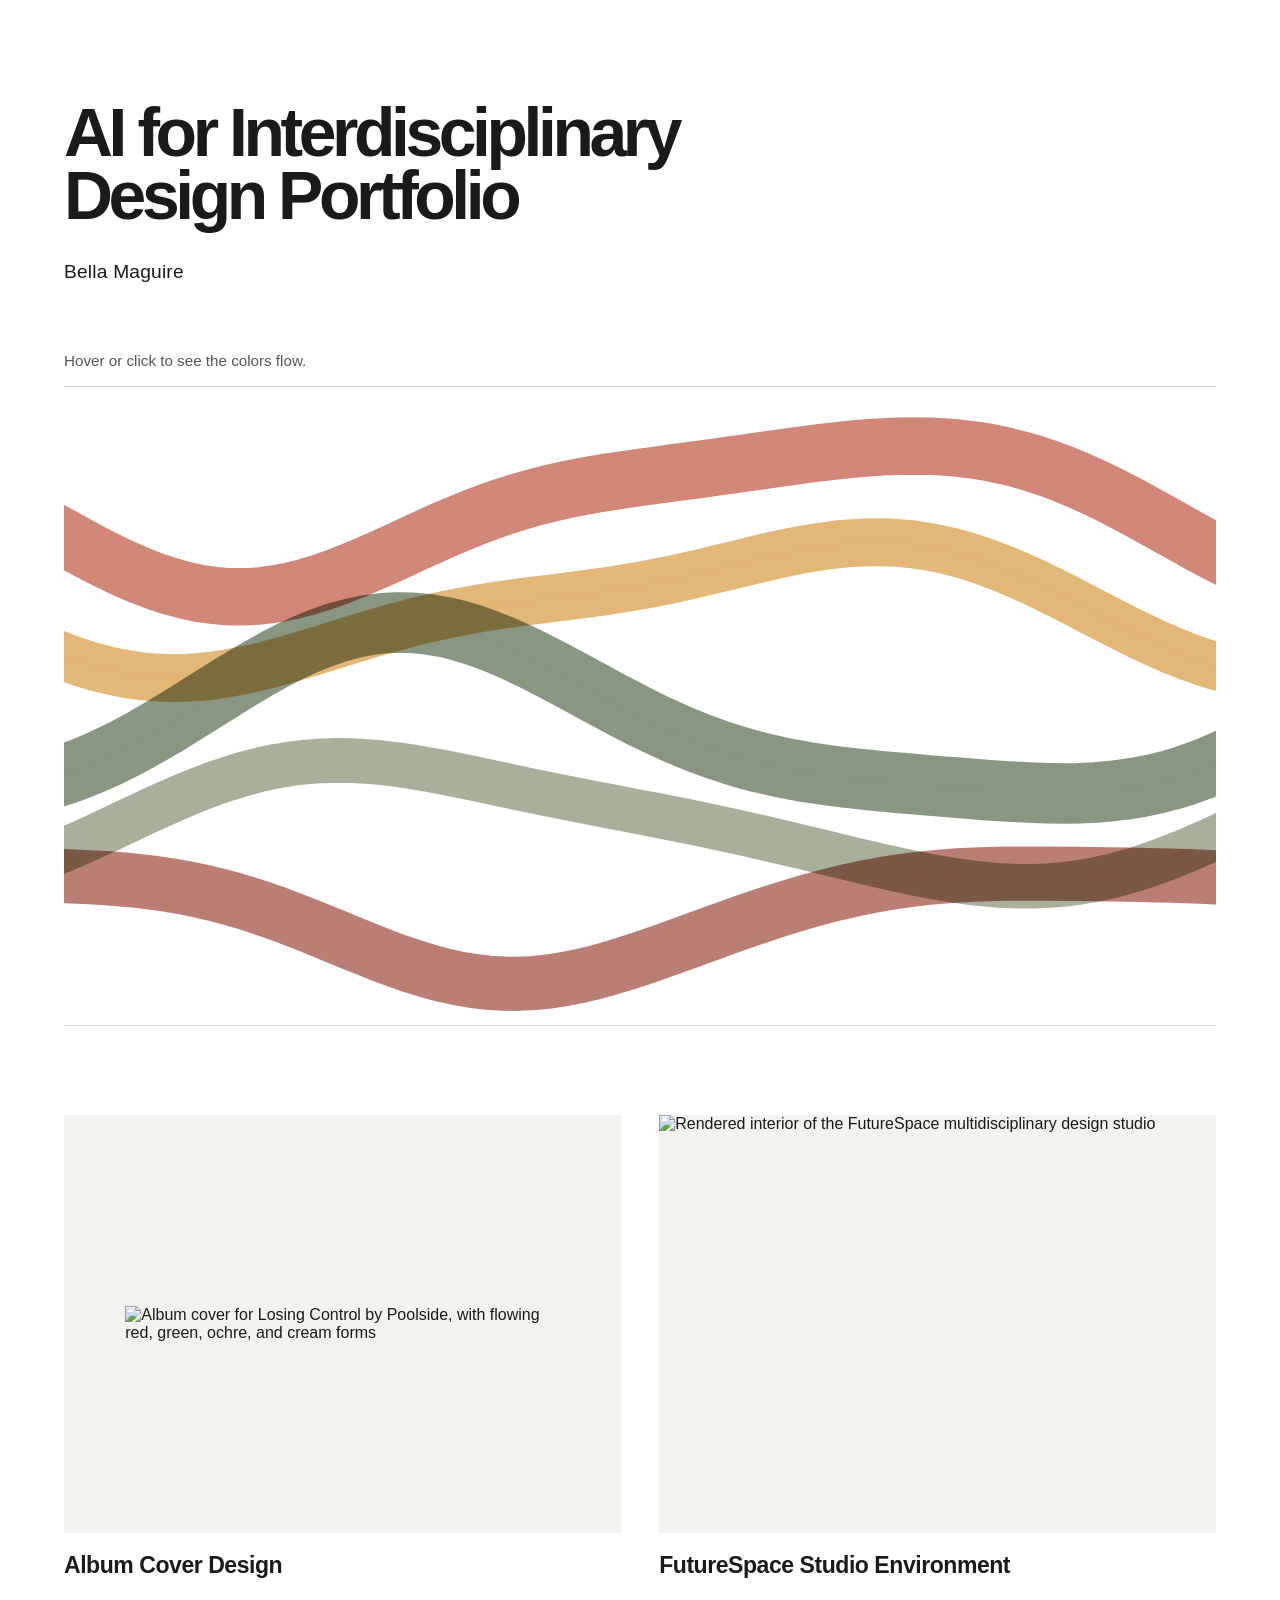
==== index.html @ d9e331cd "Publish approved portfolio" ====
<!doctype html>
<html lang="en">
  <head>
    <meta charset="UTF-8" />
    <meta name="viewport" content="width=device-width, initial-scale=1.0" />
    <meta
      name="description"
      content="Bella Maguire's AI for Interdisciplinary Design Portfolio."
    />
    <title>AI for Interdisciplinary Design Portfolio — Bella Maguire</title>
    <link rel="stylesheet" href="styles.css" />
  </head>
  <body>
    <main>
      <header class="page-frame hero">
        <h1>AI for Interdisciplinary<br />Design Portfolio</h1>
        <p class="name">Bella Maguire</p>
      </header>

      <section class="page-frame flow" aria-labelledby="flow-title">
        <h2 class="visually-hidden" id="flow-title">Interactive color flow</h2>
        <p class="flow-instruction">Hover or click to see the colors flow.</p>
        <div class="flow-canvas-frame">
          <canvas
            id="flow-canvas"
            aria-label="An interactive field of flowing red, ochre, green, and cream color. Hover to reshape the flow or click to send a ripple through it."
          ></canvas>
        </div>
      </section>

      <section class="page-frame project-grid" aria-labelledby="projects-title">
        <h2 class="visually-hidden" id="projects-title">Projects</h2>

        <a class="project-preview" href="album-cover.html">
          <span class="project-image project-image--cover">
            <img
              src="assets/images/album-cover-final.webp"
              alt="Album cover for Losing Control by Poolside, with flowing red, green, ochre, and cream forms"
            />
          </span>
          <span class="project-title">Album Cover Design</span>
        </a>

        <a class="project-preview" href="studio.html">
          <span class="project-image project-image--studio">
            <img
              src="assets/images/studio-final.webp"
              alt="Rendered interior of the FutureSpace multidisciplinary design studio"
            />
          </span>
          <span class="project-title">FutureSpace Studio Environment</span>
        </a>
      </section>
    </main>

    <script src="script.js"></script>
  </body>
</html>
---- styles.css ----
:root {
  color-scheme: light;
  font-family:
    Inter, "Helvetica Neue", Helvetica, Arial, sans-serif;
  font-synthesis: none;
  --ink: #1a1a18;
  --edge: #d9d8d2;
  --page-margin: clamp(1.5rem, 5vw, 5rem);
  --page-width: 90rem;
}

* {
  box-sizing: border-box;
}

html {
  background: #ffffff;
  color: var(--ink);
  scroll-behavior: smooth;
}

body {
  min-width: 20rem;
  margin: 0;
  background: #ffffff;
}

img,
canvas {
  display: block;
  max-width: 100%;
}

.page-frame {
  width: min(calc(100% - (2 * var(--page-margin))), var(--page-width));
  margin-inline: auto;
}

.hero {
  padding-block: clamp(3.5rem, 8vw, 8rem) clamp(2.5rem, 5vw, 4.75rem);
}

h1 {
  max-width: none;
  margin: 0;
  font-size: clamp(2.65rem, 5.3vw, 5.6rem);
  font-weight: 700;
  letter-spacing: -0.065em;
  line-height: 0.92;
}

.name {
  margin: clamp(1.4rem, 2.5vw, 2.25rem) 0 0;
  font-size: clamp(1rem, 1.5vw, 1.25rem);
  font-weight: 400;
  letter-spacing: 0.01em;
  line-height: 1.4;
}

.flow {
  position: relative;
}

.flow-instruction {
  margin: 0 0 0.85rem;
  color: #565651;
  font-size: 0.95rem;
  font-weight: 400;
  line-height: 1.45;
}

.flow-canvas-frame {
  position: relative;
  height: clamp(22rem, 53vw, 40rem);
  overflow: hidden;
  background: #ffffff;
  border-block: 1px solid var(--edge);
  touch-action: pan-y;
}

#flow-canvas {
  width: 100%;
  height: 100%;
}

.project-grid {
  display: grid;
  grid-template-columns: repeat(2, minmax(0, 1fr));
  gap: clamp(1.5rem, 3vw, 3rem);
  padding-block: clamp(4rem, 7vw, 7rem);
}

.project-preview {
  min-width: 0;
  color: inherit;
  text-decoration: none;
}

.project-image {
  display: grid;
  width: 100%;
  aspect-ratio: 4 / 3;
  overflow: hidden;
  background: #f3f2ee;
}

.project-image img {
  transition: transform 420ms cubic-bezier(0.22, 1, 0.36, 1);
}

.project-image--cover {
  place-items: center;
}

.project-image--cover img {
  width: min(78%, 31rem);
  height: auto;
}

.project-image--studio img {
  width: 100%;
  height: 100%;
  object-fit: cover;
}

.project-title {
  display: inline-block;
  margin-top: 1.15rem;
  font-size: clamp(1.1rem, 1.8vw, 1.5rem);
  font-weight: 600;
  letter-spacing: -0.02em;
  line-height: 1.25;
  text-decoration-line: underline;
  text-decoration-color: transparent;
  text-decoration-thickness: 1px;
  text-underline-offset: 0.25em;
  transition: text-decoration-color 180ms ease;
}

.project-preview:hover .project-image img,
.project-preview:focus-visible .project-image img {
  transform: scale(1.018);
}

.project-preview:hover .project-title,
.project-preview:focus-visible .project-title {
  text-decoration-color: currentColor;
}

.project-preview:focus-visible {
  outline: 2px solid var(--ink);
  outline-offset: 0.45rem;
}

.visually-hidden {
  position: absolute;
  width: 1px;
  height: 1px;
  padding: 0;
  margin: -1px;
  overflow: hidden;
  clip: rect(0, 0, 0, 0);
  white-space: nowrap;
  border: 0;
}

.project-page {
  color: var(--ink);
}

.project-nav {
  display: flex;
  align-items: baseline;
  justify-content: space-between;
  gap: 2rem;
  padding-block: 1.5rem;
  border-bottom: 1px solid var(--edge);
}

.project-nav a,
.project-footer a {
  color: inherit;
  font-size: 0.95rem;
  line-height: 1.4;
  text-decoration-thickness: 1px;
  text-underline-offset: 0.25em;
}

.project-nav__name {
  font-weight: 600;
  text-decoration: none;
}

.project-nav__links {
  display: flex;
  flex-wrap: wrap;
  justify-content: flex-end;
  gap: 0.55rem 1.5rem;
}

.project-nav__links a {
  text-decoration-color: transparent;
}

.project-nav__links a:hover,
.project-nav__links a:focus-visible,
.project-nav__links a[aria-current="page"] {
  text-decoration-color: currentColor;
}

.project-header {
  padding-block: clamp(4.5rem, 9vw, 9rem) clamp(3.25rem, 6vw, 6rem);
}

.project-heading {
  max-width: 13ch;
  font-size: clamp(3rem, 7vw, 7rem);
}

.project-intro {
  max-width: 42rem;
  margin: clamp(1.5rem, 3vw, 2.5rem) 0 0;
  font-size: clamp(1.1rem, 1.8vw, 1.45rem);
  line-height: 1.45;
}

.project-section {
  padding-block: clamp(3.5rem, 7vw, 7rem);
  border-top: 1px solid var(--edge);
}

.project-section h2 {
  margin: 0 0 clamp(2rem, 4vw, 3.75rem);
  font-size: clamp(1.75rem, 3vw, 2.8rem);
  font-weight: 600;
  letter-spacing: -0.035em;
  line-height: 1;
}

.final-cover-figure,
.process-grid figure,
.studio-hero,
.studio-stills figure {
  margin: 0;
}

.final-cover-figure {
  display: grid;
  place-items: center;
}

.final-cover-art {
  width: min(100%, 42rem);
  height: auto;
  object-fit: contain;
}

.process-grid {
  display: grid;
  grid-template-columns: repeat(2, minmax(0, 1fr));
  gap: clamp(2.5rem, 5vw, 5rem) clamp(1.5rem, 3vw, 3rem);
}

.process-grid img,
.studio-stills img,
.studio-hero img {
  width: 100%;
  height: auto;
}

figcaption {
  margin-top: 0.85rem;
  color: #565651;
  font-size: 0.95rem;
  line-height: 1.4;
}

.studio-hero {
  padding-bottom: clamp(3.5rem, 7vw, 7rem);
}

.project-copy p {
  max-width: 50rem;
  margin: 0;
  font-size: clamp(1.05rem, 1.5vw, 1.25rem);
  line-height: 1.65;
}

.studio-stills {
  display: grid;
  grid-template-columns: repeat(2, minmax(0, 1fr));
  gap: clamp(2.5rem, 5vw, 5rem) clamp(1.5rem, 3vw, 3rem);
  align-items: start;
}

.project-footer {
  display: flex;
  justify-content: space-between;
  gap: 2rem;
  padding-block: clamp(2.5rem, 5vw, 4.5rem);
  border-top: 1px solid var(--edge);
}

@media (max-width: 47.99rem) {
  .hero {
    padding-top: 3.25rem;
  }

  h1 {
    max-width: 12ch;
    letter-spacing: -0.05em;
  }

  .project-grid {
    grid-template-columns: 1fr;
    gap: 3.5rem;
  }

  .project-nav {
    align-items: flex-start;
    flex-direction: column;
    gap: 1rem;
  }

  .project-nav__links {
    justify-content: flex-start;
  }

  .project-heading {
    max-width: 11ch;
  }

  .process-grid,
  .studio-stills {
    grid-template-columns: 1fr;
  }

  .project-footer {
    align-items: flex-start;
    flex-direction: column;
    gap: 1rem;
  }
}

@media (prefers-reduced-motion: reduce) {
  html {
    scroll-behavior: auto;
  }

  .project-image img,
  .project-title {
    transition: none;
  }
}
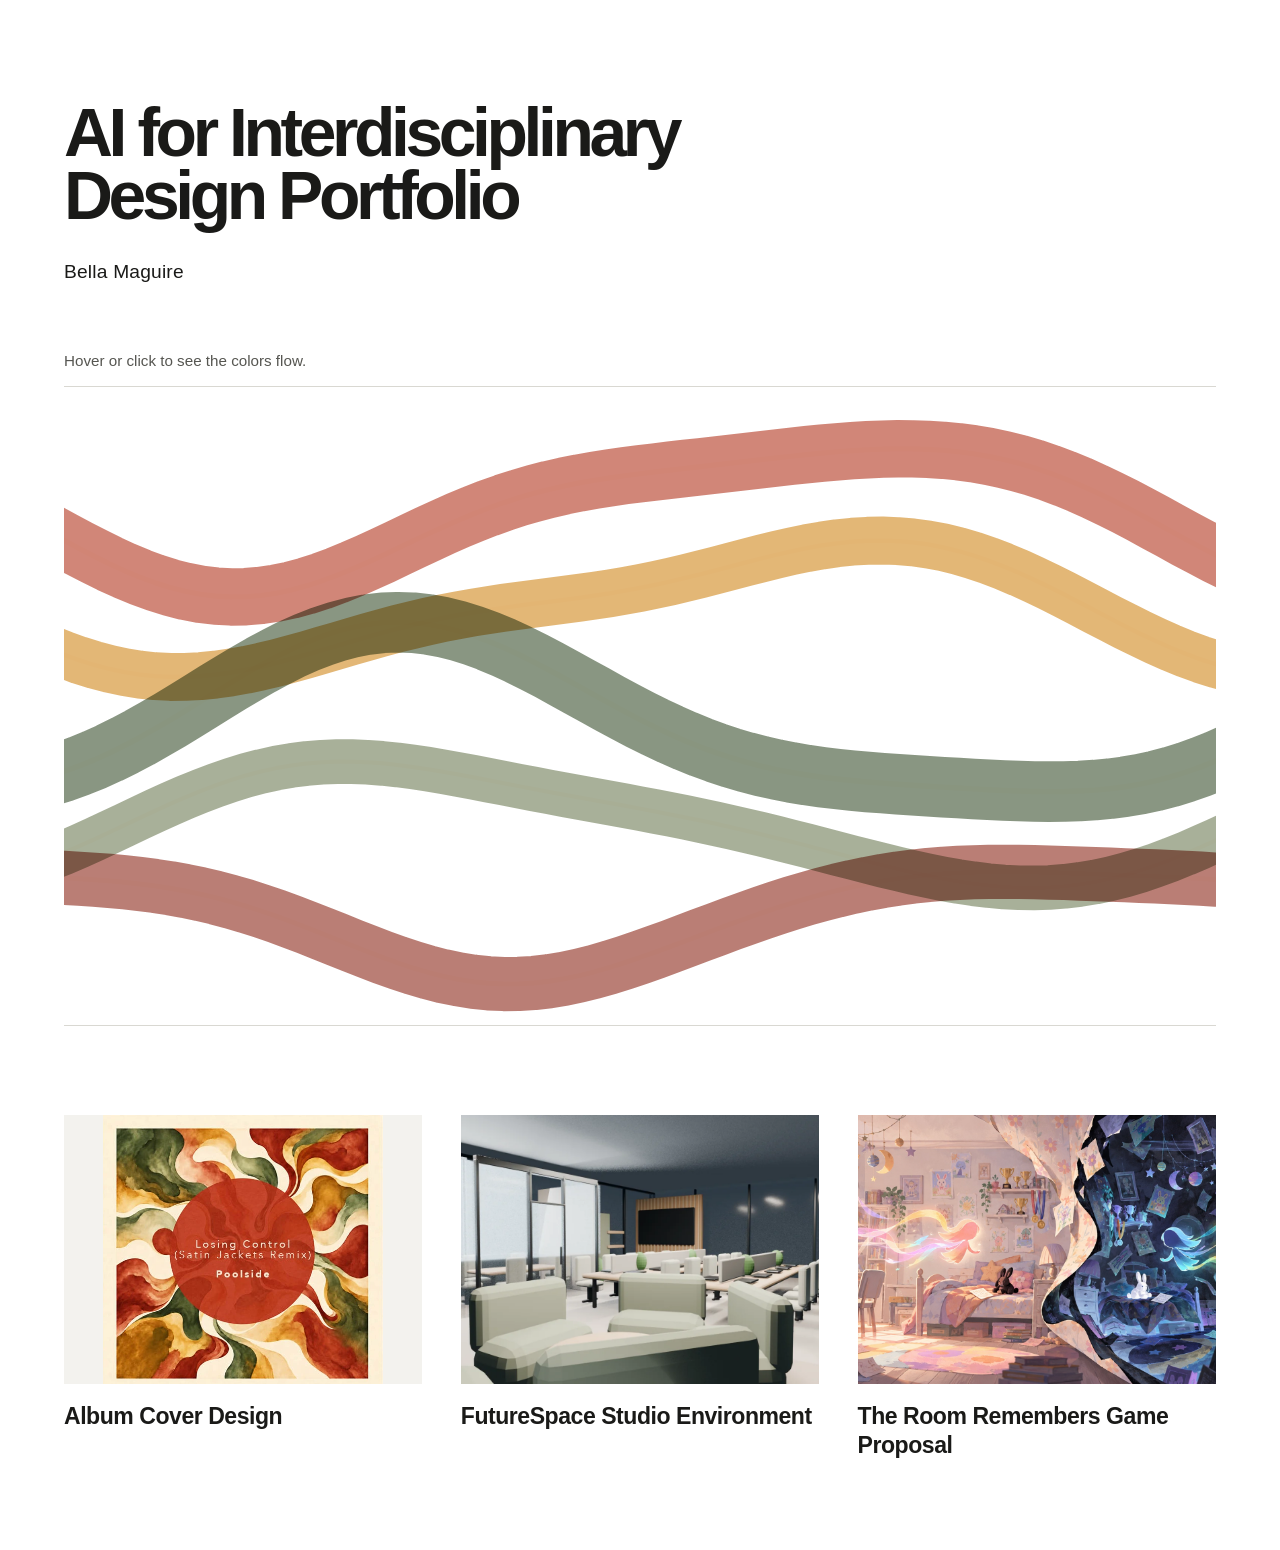
==== commit 4d3e0bfe: "Publish The Room Remembers proposal Add the seven-section game proposal page, homepage preview, resp" ====
--- a/index.html
+++ b/index.html
@@ -50,6 +50,19 @@
           </span>
           <span class="project-title">FutureSpace Studio Environment</span>
         </a>
+
+        <a class="project-preview" href="game-proposal.html">
+          <span class="project-image project-image--game">
+            <img
+              src="assets/images/room-remembers-concept.jpg"
+              alt="Warm childhood bedroom opening into an inverted blue room for The Room Remembers"
+              width="1600"
+              height="800"
+              loading="lazy"
+            />
+          </span>
+          <span class="project-title">The Room Remembers Game Proposal</span>
+        </a>
       </section>
     </main>
 
--- a/styles.css
+++ b/styles.css
@@ -85,7 +85,7 @@
 
 .project-grid {
   display: grid;
-  grid-template-columns: repeat(2, minmax(0, 1fr));
+  grid-template-columns: repeat(3, minmax(0, 1fr));
   gap: clamp(1.5rem, 3vw, 3rem);
   padding-block: clamp(4rem, 7vw, 7rem);
 }
@@ -118,6 +118,12 @@
 }
 
 .project-image--studio img {
+  width: 100%;
+  height: 100%;
+  object-fit: cover;
+}
+
+.project-image--game img {
   width: 100%;
   height: 100%;
   object-fit: cover;
@@ -301,6 +307,629 @@
   border-top: 1px solid var(--edge);
 }
 
+.proposal-page {
+  --proposal-soft: #f4f3ef;
+  --proposal-muted: #666660;
+}
+
+.proposal-kicker,
+.section-number,
+.card-number,
+.week-label {
+  margin: 0;
+  color: var(--proposal-muted);
+  font-size: 0.8rem;
+  font-weight: 600;
+  letter-spacing: 0.1em;
+  line-height: 1.3;
+  text-transform: uppercase;
+}
+
+.proposal-header .project-heading {
+  max-width: 14ch;
+  margin-top: 1rem;
+}
+
+.proposal-hero {
+  margin-block: 0;
+  padding-bottom: clamp(3.5rem, 7vw, 7rem);
+}
+
+.proposal-hero img,
+.visual-reference img,
+.case-gallery img {
+  width: 100%;
+  height: auto;
+}
+
+.proposal-index {
+  display: grid;
+  grid-template-columns: repeat(4, minmax(0, 1fr));
+  border-top: 1px solid var(--edge);
+}
+
+.proposal-index a {
+  display: flex;
+  gap: 0.75rem;
+  min-width: 0;
+  padding: 1.2rem 1rem 1.2rem 0;
+  border-bottom: 1px solid var(--edge);
+  color: inherit;
+  font-size: 0.93rem;
+  line-height: 1.35;
+  text-decoration-color: transparent;
+  text-underline-offset: 0.2em;
+}
+
+.proposal-index a:hover,
+.proposal-index a:focus-visible {
+  text-decoration-color: currentColor;
+}
+
+.proposal-index span {
+  color: var(--proposal-muted);
+  font-variant-numeric: tabular-nums;
+}
+
+.proposal-section {
+  scroll-margin-top: 1.5rem;
+}
+
+.proposal-section__heading {
+  display: grid;
+  grid-template-columns: 3rem minmax(0, 1fr);
+  gap: clamp(1rem, 2vw, 2rem);
+  align-items: start;
+  margin-bottom: clamp(2.5rem, 5vw, 4.75rem);
+}
+
+.project-section .proposal-section__heading h2 {
+  max-width: 20ch;
+  margin: 0;
+}
+
+.section-number {
+  padding-top: 0.3rem;
+}
+
+.proposal-copy,
+.proposal-lead {
+  max-width: 54rem;
+}
+
+.proposal-copy--lead {
+  max-width: 62rem;
+}
+
+.proposal-copy p,
+.proposal-lead,
+.narrative-grid p,
+.proposal-callout p,
+.style-grid p,
+.week-grid p {
+  margin: 0;
+  font-size: clamp(1.02rem, 1.45vw, 1.2rem);
+  line-height: 1.7;
+}
+
+.proposal-copy p + p {
+  margin-top: 1.35rem;
+}
+
+.proposal-section a {
+  color: inherit;
+  text-decoration-thickness: 1px;
+  text-underline-offset: 0.25em;
+}
+
+.proposal-subheading {
+  margin: clamp(3.5rem, 6vw, 6rem) 0 clamp(1.5rem, 3vw, 2.5rem);
+  font-size: clamp(1.35rem, 2vw, 1.85rem);
+  font-weight: 600;
+  letter-spacing: -0.025em;
+  line-height: 1.15;
+}
+
+.proposal-subheading--compact {
+  margin-top: 0;
+}
+
+.source-list {
+  display: flex;
+  flex-wrap: wrap;
+  gap: 0.7rem 1.35rem;
+  margin-top: 2rem;
+  padding-top: 1.25rem;
+  border-top: 1px solid var(--edge);
+}
+
+.source-list a {
+  font-size: 0.92rem;
+  line-height: 1.4;
+}
+
+.moment-grid,
+.evidence-grid {
+  display: grid;
+  grid-template-columns: repeat(3, minmax(0, 1fr));
+  gap: clamp(1.5rem, 3vw, 3rem);
+}
+
+.proposal-card {
+  padding-top: 1.35rem;
+  border-top: 1px solid var(--ink);
+}
+
+.proposal-card--muted {
+  border-top-color: var(--edge);
+}
+
+.proposal-card h3,
+.proposal-card h4,
+.event-card h4,
+.storyboard-card h4,
+.narrative-grid h3,
+.style-grid h3,
+.sound-reference-list h4,
+.week-grid h3,
+.proposal-callout h3 {
+  margin: 0;
+  font-weight: 600;
+  letter-spacing: -0.02em;
+  line-height: 1.2;
+}
+
+.proposal-card h3,
+.proposal-card h4 {
+  margin-top: 0.8rem;
+  font-size: 1.15rem;
+}
+
+.proposal-card p:not(.card-number),
+.proposal-card li {
+  font-size: 1rem;
+  line-height: 1.6;
+}
+
+.proposal-card p:not(.card-number) {
+  margin: 0.85rem 0 0;
+}
+
+.proposal-card ul {
+  margin: 1rem 0 0;
+  padding-left: 1.15rem;
+}
+
+.proposal-card li + li {
+  margin-top: 0.65rem;
+}
+
+.event-list {
+  display: grid;
+  grid-template-columns: repeat(2, minmax(0, 1fr));
+  gap: clamp(1.5rem, 3vw, 3rem);
+}
+
+.event-card {
+  padding: clamp(1.25rem, 2.4vw, 2rem);
+  background: var(--proposal-soft);
+}
+
+.event-card h4 {
+  display: flex;
+  gap: 0.75rem;
+  font-size: 1.1rem;
+}
+
+.event-card h4 span {
+  color: var(--proposal-muted);
+  font-size: 0.8rem;
+  letter-spacing: 0.08em;
+}
+
+.event-card dl {
+  display: grid;
+  gap: 0.9rem;
+  margin: 1.5rem 0 0;
+}
+
+.event-card dl div {
+  display: grid;
+  grid-template-columns: 4.5rem minmax(0, 1fr);
+  gap: 0.75rem;
+}
+
+.event-card dt {
+  color: var(--proposal-muted);
+  font-size: 0.8rem;
+  font-weight: 600;
+  letter-spacing: 0.08em;
+  text-transform: uppercase;
+}
+
+.event-card dd {
+  margin: 0;
+  font-size: 0.96rem;
+  line-height: 1.55;
+}
+
+.case-gallery {
+  display: grid;
+  grid-template-columns: repeat(2, minmax(0, 1fr));
+  gap: clamp(2.5rem, 5vw, 5rem) clamp(1.5rem, 3vw, 3rem);
+}
+
+.case-gallery figure,
+.visual-reference figure {
+  margin: 0;
+}
+
+.proposal-callout {
+  max-width: 62rem;
+  margin-top: clamp(3.5rem, 7vw, 7rem);
+  padding: clamp(1.5rem, 4vw, 3rem);
+  background: var(--proposal-soft);
+}
+
+.proposal-callout h3 {
+  margin-bottom: 1rem;
+  font-size: 1.25rem;
+}
+
+.proposal-callout a {
+  display: inline-block;
+  margin-top: 1rem;
+}
+
+.evidence-grid {
+  grid-template-columns: repeat(2, minmax(0, 1fr));
+}
+
+.ai-exchange {
+  max-width: 62rem;
+  margin-block: clamp(3rem, 6vw, 5rem);
+  padding-left: clamp(1rem, 3vw, 2.5rem);
+  border-left: 2px solid var(--ink);
+}
+
+.ai-exchange p {
+  margin: 0;
+  font-size: clamp(1rem, 1.35vw, 1.15rem);
+  line-height: 1.65;
+}
+
+.ai-exchange p + p {
+  margin-top: 1.25rem;
+}
+
+.narrative-grid,
+.style-grid,
+.sound-reference-list,
+.week-grid {
+  display: grid;
+  grid-template-columns: repeat(2, minmax(0, 1fr));
+  gap: clamp(2.5rem, 5vw, 5rem) clamp(1.5rem, 4vw, 4rem);
+}
+
+.narrative-grid article,
+.style-grid article,
+.sound-reference-list article,
+.week-grid article {
+  padding-top: 1.25rem;
+  border-top: 1px solid var(--edge);
+}
+
+.narrative-grid h3,
+.style-grid h3,
+.week-grid h3 {
+  margin-bottom: 1rem;
+  font-size: 1.25rem;
+}
+
+.journey-flow {
+  display: grid;
+  grid-template-columns: repeat(5, minmax(0, 1fr));
+  gap: clamp(1rem, 2vw, 2rem);
+  margin: 0;
+  padding: 0;
+  list-style: none;
+}
+
+.journey-flow li {
+  position: relative;
+  min-width: 0;
+  padding: 1.25rem;
+  background: var(--proposal-soft);
+}
+
+.journey-flow li:not(:last-child)::after {
+  position: absolute;
+  z-index: 2;
+  top: 50%;
+  right: calc(-1 * clamp(1rem, 2vw, 2rem));
+  width: clamp(1rem, 2vw, 2rem);
+  content: "→";
+  color: var(--proposal-muted);
+  text-align: center;
+  transform: translateY(-50%);
+}
+
+.journey-flow span {
+  display: block;
+  color: var(--proposal-muted);
+  font-size: 0.75rem;
+  font-weight: 600;
+  letter-spacing: 0.08em;
+  text-transform: uppercase;
+}
+
+.journey-flow strong {
+  display: block;
+  margin-top: 0.65rem;
+  font-size: 1rem;
+  line-height: 1.25;
+}
+
+.journey-flow p {
+  margin: 0.65rem 0 0;
+  font-size: 0.88rem;
+  line-height: 1.45;
+}
+
+.storyboard-grid {
+  display: grid;
+  grid-template-columns: repeat(4, minmax(0, 1fr));
+  gap: clamp(2rem, 4vw, 4rem) clamp(1rem, 2.5vw, 2.5rem);
+}
+
+.storyboard-card {
+  min-width: 0;
+}
+
+.storyboard-frame {
+  display: flex;
+  aspect-ratio: 16 / 10;
+  align-items: flex-end;
+  justify-content: space-between;
+  margin-bottom: 1rem;
+  padding: 1rem;
+  overflow: hidden;
+  color: #1a1a18;
+}
+
+.storyboard-frame span {
+  align-self: flex-start;
+  font-size: 0.75rem;
+  font-weight: 700;
+  letter-spacing: 0.08em;
+}
+
+.storyboard-frame b {
+  font-size: 1.15rem;
+  letter-spacing: -0.03em;
+}
+
+.storyboard-frame--warm {
+  background: linear-gradient(145deg, #f4e7de 0 55%, #b7a6d9 55% 62%, #f29a91 62% 70%, #79dce5 70%);
+}
+
+.storyboard-frame--letter {
+  background: linear-gradient(160deg, #d9d7d4 0 38%, #fff 38% 68%, #f29a91 68% 72%, #f4e7de 72%);
+}
+
+.storyboard-frame--memory {
+  background: radial-gradient(circle at 28% 32%, #f29a91 0 9%, transparent 10%), radial-gradient(circle at 70% 62%, #79dce5 0 12%, transparent 13%), #d9d7d4;
+}
+
+.storyboard-frame--tear {
+  background: linear-gradient(105deg, #f4e7de 0 43%, #111 44% 48%, #b7a6d9 49% 58%, #23314f 59%);
+  color: #fff;
+}
+
+.storyboard-frame--inverse {
+  background: linear-gradient(140deg, #17223d, #473f77 55%, #79dce5);
+  color: #fff;
+}
+
+.storyboard-frame--restore {
+  background: linear-gradient(145deg, #17223d 0 38%, #79dce5 39% 48%, #f29a91 49% 58%, #f4e7de 59%);
+}
+
+.storyboard-frame--ending {
+  background: linear-gradient(155deg, #f4e7de 0 67%, #111 68% 71%, #b7a6d9 72%);
+}
+
+.storyboard-card h4 {
+  margin-bottom: 0.85rem;
+  font-size: 1.05rem;
+}
+
+.storyboard-card p {
+  margin: 0;
+  font-size: 0.9rem;
+  line-height: 1.5;
+}
+
+.storyboard-card p + p {
+  margin-top: 0.45rem;
+}
+
+.visual-reference {
+  display: grid;
+  grid-template-columns: minmax(0, 1.7fr) minmax(16rem, 0.8fr);
+  gap: clamp(2rem, 5vw, 5rem);
+  align-items: start;
+}
+
+.annotation-list {
+  display: grid;
+  gap: 1.2rem;
+  margin: 0;
+  padding: 0;
+  list-style: none;
+}
+
+.annotation-list li {
+  display: grid;
+  grid-template-columns: 2rem minmax(0, 1fr);
+  gap: 0.75rem;
+}
+
+.annotation-list span {
+  display: grid;
+  width: 1.8rem;
+  height: 1.8rem;
+  place-items: center;
+  border: 1px solid var(--ink);
+  border-radius: 50%;
+  font-size: 0.8rem;
+  font-weight: 600;
+}
+
+.annotation-list p {
+  margin: 0;
+  font-size: 0.95rem;
+  line-height: 1.55;
+}
+
+.palette {
+  display: grid;
+  grid-template-columns: repeat(6, minmax(0, 1fr));
+  gap: 0.75rem;
+}
+
+.swatch {
+  display: flex;
+  min-height: 8rem;
+  flex-direction: column;
+  justify-content: space-between;
+  padding: 0.85rem;
+  color: #1a1a18;
+}
+
+.swatch span {
+  font-size: 0.85rem;
+  font-weight: 600;
+}
+
+.swatch code {
+  font-family: inherit;
+  font-size: 0.78rem;
+}
+
+.swatch--gray { background: #d9d7d4; }
+.swatch--cream { background: #f4e7de; }
+.swatch--coral { background: #f29a91; }
+.swatch--lavender { background: #b7a6d9; }
+.swatch--cyan { background: #79dce5; }
+.swatch--ink { background: #111111; color: #ffffff; }
+
+.style-grid {
+  margin-top: clamp(3.5rem, 6vw, 6rem);
+}
+
+.style-grid a {
+  display: inline-block;
+  margin-top: 1rem;
+  font-size: 0.92rem;
+}
+
+.reference-note {
+  margin-top: clamp(3.5rem, 6vw, 6rem);
+}
+
+.sound-reference-heading {
+  display: flex;
+  align-items: end;
+  justify-content: space-between;
+  gap: 2rem;
+  margin: clamp(3.5rem, 6vw, 6rem) 0 clamp(1.5rem, 3vw, 2.5rem);
+}
+
+.sound-reference-heading .proposal-subheading {
+  margin-bottom: 0;
+}
+
+.sound-reference-heading p {
+  max-width: 30rem;
+  margin: 0;
+  color: var(--proposal-muted);
+  font-size: 0.88rem;
+  line-height: 1.5;
+  text-align: right;
+}
+
+.sound-reference-list h4 {
+  margin-bottom: 0.7rem;
+  font-size: 1.05rem;
+}
+
+.sound-reference-list p {
+  margin: 0;
+  font-size: 0.95rem;
+  line-height: 1.55;
+}
+
+.sound-reference-list a {
+  display: inline-block;
+  margin-top: 0.85rem;
+  font-size: 0.88rem;
+  line-height: 1.4;
+}
+
+.week-label {
+  margin-bottom: 0.75rem;
+}
+
+.week-grid {
+  margin-top: clamp(2.5rem, 5vw, 4.5rem);
+}
+
+.week-grid p + p {
+  margin-top: 1rem;
+}
+
+.week-grid .week-outcome {
+  margin-top: 1.5rem;
+  padding-top: 1rem;
+  border-top: 1px solid var(--edge);
+  font-size: 0.98rem;
+}
+
+@media (max-width: 69.99rem) {
+  .project-grid,
+  .moment-grid {
+    grid-template-columns: repeat(2, minmax(0, 1fr));
+  }
+
+  .proposal-index {
+    grid-template-columns: repeat(2, minmax(0, 1fr));
+  }
+
+  .journey-flow {
+    grid-template-columns: 1fr;
+  }
+
+  .journey-flow li:not(:last-child)::after {
+    top: auto;
+    right: 50%;
+    bottom: calc(-1 * clamp(1rem, 2vw, 2rem));
+    width: auto;
+    height: clamp(1rem, 2vw, 2rem);
+    content: "↓";
+    line-height: clamp(1rem, 2vw, 2rem);
+    transform: translateX(50%);
+  }
+
+  .storyboard-grid {
+    grid-template-columns: repeat(2, minmax(0, 1fr));
+  }
+
+  .palette {
+    grid-template-columns: repeat(3, minmax(0, 1fr));
+  }
+}
+
 @media (max-width: 47.99rem) {
   .hero {
     padding-top: 3.25rem;
@@ -331,8 +960,40 @@
   }
 
   .process-grid,
-  .studio-stills {
+  .studio-stills,
+  .moment-grid,
+  .event-list,
+  .case-gallery,
+  .evidence-grid,
+  .narrative-grid,
+  .style-grid,
+  .sound-reference-list,
+  .week-grid,
+  .storyboard-grid,
+  .visual-reference {
     grid-template-columns: 1fr;
+  }
+
+  .proposal-index {
+    grid-template-columns: 1fr;
+  }
+
+  .proposal-section__heading {
+    grid-template-columns: 2.25rem minmax(0, 1fr);
+  }
+
+  .palette {
+    grid-template-columns: repeat(2, minmax(0, 1fr));
+  }
+
+  .sound-reference-heading {
+    align-items: flex-start;
+    flex-direction: column;
+    gap: 0.75rem;
+  }
+
+  .sound-reference-heading p {
+    text-align: left;
   }
 
   .project-footer {
@@ -348,7 +1009,8 @@
   }
 
   .project-image img,
-  .project-title {
+  .project-title,
+  .storyboard-frame {
     transition: none;
   }
 }
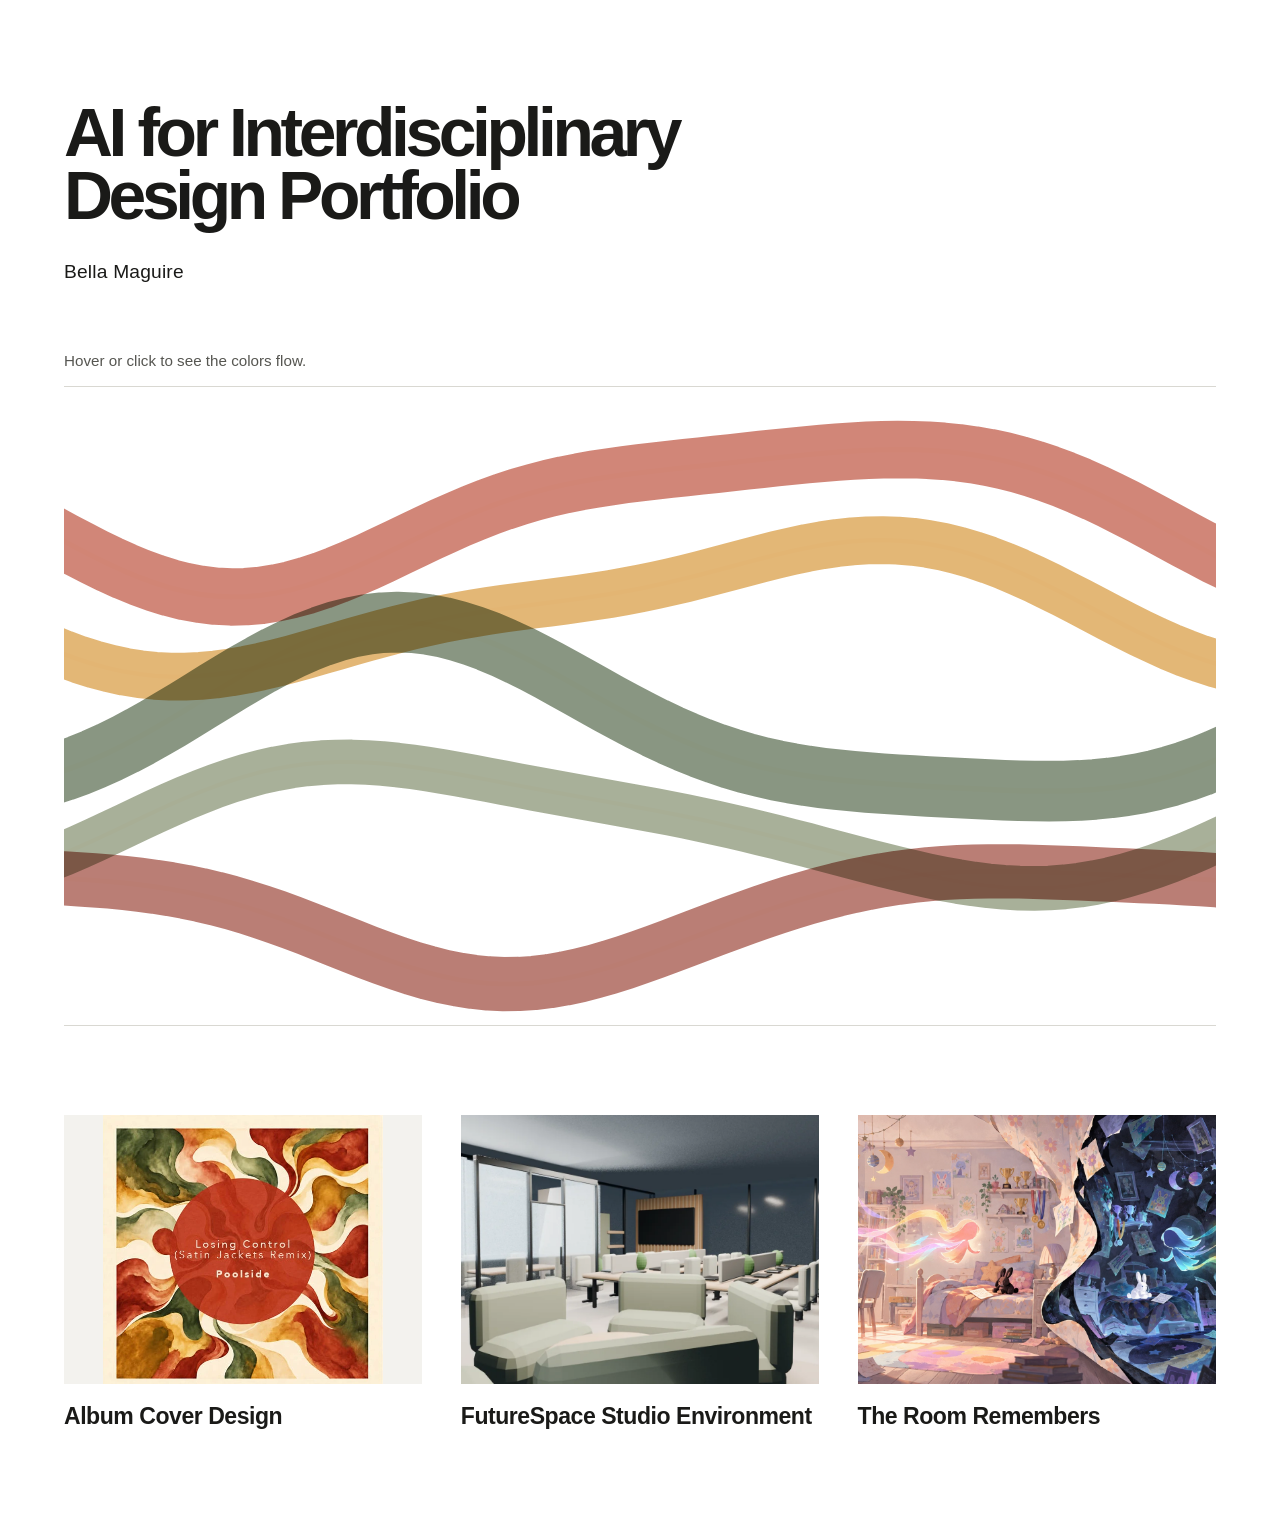
==== commit fe204759: "Link playable game from portfolio" ====
--- a/index.html
+++ b/index.html
@@ -51,7 +51,7 @@
           <span class="project-title">FutureSpace Studio Environment</span>
         </a>
 
-        <a class="project-preview" href="game-proposal.html">
+        <a class="project-preview" href="game.html">
           <span class="project-image project-image--game">
             <img
               src="assets/images/room-remembers-concept.jpg"
@@ -61,7 +61,7 @@
               loading="lazy"
             />
           </span>
-          <span class="project-title">The Room Remembers Game Proposal</span>
+          <span class="project-title">The Room Remembers</span>
         </a>
       </section>
     </main>
--- a/styles.css
+++ b/styles.css
@@ -305,6 +305,158 @@
   gap: 2rem;
   padding-block: clamp(2.5rem, 5vw, 4.5rem);
   border-top: 1px solid var(--edge);
+}
+
+.game-project-page {
+  --game-soft: #f4f3ef;
+}
+
+.game-project-kicker,
+.game-level-label {
+  margin: 0;
+  color: #666660;
+  font-size: 0.8rem;
+  font-weight: 600;
+  letter-spacing: 0.1em;
+  line-height: 1.3;
+  text-transform: uppercase;
+}
+
+.game-project-header .project-heading {
+  max-width: 14ch;
+  margin-top: 1rem;
+}
+
+.game-project-hero {
+  margin-block: 0;
+  padding-bottom: clamp(3.5rem, 7vw, 7rem);
+}
+
+.game-project-hero img {
+  width: 100%;
+  height: auto;
+}
+
+.game-project-launch {
+  display: grid;
+  grid-template-columns: minmax(0, 1.5fr) minmax(16rem, 0.5fr);
+  gap: clamp(2.5rem, 6vw, 6rem);
+  align-items: start;
+}
+
+.project-section .game-project-launch__copy h2 {
+  margin-bottom: 1.5rem;
+}
+
+.game-project-launch__copy > p {
+  max-width: 48rem;
+  margin: 0;
+  font-size: clamp(1.05rem, 1.5vw, 1.25rem);
+  line-height: 1.65;
+}
+
+.game-project-actions {
+  display: flex;
+  flex-wrap: wrap;
+  gap: 0.75rem;
+  margin-top: clamp(2rem, 4vw, 3rem);
+}
+
+.game-launch-link,
+.game-secondary-link {
+  display: inline-flex;
+  min-height: 3rem;
+  align-items: center;
+  justify-content: center;
+  padding: 0.75rem 1.1rem;
+  border: 1px solid var(--ink);
+  color: inherit;
+  font-size: 0.95rem;
+  font-weight: 600;
+  line-height: 1.2;
+  text-decoration: none;
+}
+
+.game-launch-link {
+  background: var(--ink);
+  color: #ffffff;
+}
+
+.game-secondary-link {
+  background: #ffffff;
+}
+
+.game-launch-link:hover,
+.game-launch-link:focus-visible {
+  background: #ffffff;
+  color: var(--ink);
+}
+
+.game-secondary-link:hover,
+.game-secondary-link:focus-visible {
+  background: var(--ink);
+  color: #ffffff;
+}
+
+.game-launch-link:focus-visible,
+.game-secondary-link:focus-visible {
+  outline: 2px solid var(--ink);
+  outline-offset: 0.25rem;
+}
+
+.game-control-card {
+  padding: clamp(1.25rem, 3vw, 2rem);
+  background: var(--game-soft);
+}
+
+.game-control-card h3,
+.game-level-grid h3 {
+  margin: 0;
+  font-size: 1.2rem;
+  font-weight: 600;
+  letter-spacing: -0.02em;
+  line-height: 1.2;
+}
+
+.game-control-card ul {
+  margin: 1.25rem 0 0;
+  padding-left: 1.15rem;
+}
+
+.game-control-card li,
+.game-control-card p,
+.game-level-grid p:not(.game-level-label) {
+  font-size: 0.98rem;
+  line-height: 1.6;
+}
+
+.game-control-card li + li {
+  margin-top: 0.55rem;
+}
+
+.game-control-card p {
+  margin: 1.25rem 0 0;
+  padding-top: 1.25rem;
+  border-top: 1px solid var(--edge);
+}
+
+.game-level-grid {
+  display: grid;
+  grid-template-columns: repeat(3, minmax(0, 1fr));
+  gap: clamp(1.5rem, 3vw, 3rem);
+}
+
+.game-level-grid article {
+  padding-top: 1.25rem;
+  border-top: 1px solid var(--ink);
+}
+
+.game-level-grid h3 {
+  margin-top: 0.8rem;
+}
+
+.game-level-grid p:not(.game-level-label) {
+  margin: 0.85rem 0 0;
 }
 
 .proposal-page {
@@ -674,6 +826,314 @@
   margin: 0.65rem 0 0;
   font-size: 0.88rem;
   line-height: 1.45;
+}
+
+.memory-demo {
+  margin-top: clamp(3.5rem, 7vw, 7rem);
+  padding: clamp(1.25rem, 3.5vw, 3rem);
+  background: var(--proposal-soft);
+  border: 1px solid var(--edge);
+}
+
+.memory-demo__header {
+  display: flex;
+  align-items: start;
+  justify-content: space-between;
+  gap: clamp(1.5rem, 4vw, 4rem);
+}
+
+.memory-demo__header > div {
+  max-width: 48rem;
+}
+
+.memory-demo__header h3 {
+  margin: 0.7rem 0 0;
+  font-size: clamp(1.55rem, 2.6vw, 2.4rem);
+  font-weight: 600;
+  letter-spacing: -0.035em;
+  line-height: 1.05;
+}
+
+.memory-demo__header p:not(.proposal-kicker) {
+  max-width: 42rem;
+  margin: 1rem 0 0;
+  font-size: 1rem;
+  line-height: 1.6;
+}
+
+.memory-sound,
+.memory-reset,
+.memory-object {
+  border: 1px solid var(--ink);
+  border-radius: 0;
+  font: inherit;
+  cursor: pointer;
+}
+
+.memory-sound,
+.memory-reset {
+  flex: 0 0 auto;
+  padding: 0.75rem 1rem;
+  background: transparent;
+  color: var(--ink);
+  font-size: 0.9rem;
+  line-height: 1.2;
+}
+
+.memory-sound[aria-pressed="true"] {
+  background: var(--ink);
+  color: #ffffff;
+}
+
+.memory-sound-note {
+  margin: 0.75rem 0 0;
+  color: var(--proposal-muted);
+  font-size: 0.82rem;
+  line-height: 1.45;
+}
+
+.memory-demo__layout {
+  display: grid;
+  grid-template-columns: minmax(12rem, 0.42fr) minmax(0, 1.58fr);
+  gap: clamp(1.25rem, 3vw, 3rem);
+  margin-top: clamp(2rem, 4vw, 3.5rem);
+}
+
+.memory-objects {
+  padding-top: 1rem;
+  border-top: 1px solid var(--ink);
+}
+
+.memory-label {
+  margin: 0 0 1rem;
+  color: var(--proposal-muted);
+  font-size: 0.78rem;
+  font-weight: 600;
+  letter-spacing: 0.08em;
+  text-transform: uppercase;
+}
+
+.memory-object-list {
+  display: grid;
+  gap: 0.7rem;
+}
+
+.memory-object {
+  display: flex;
+  align-items: center;
+  gap: 0.75rem;
+  width: 100%;
+  padding: 0.85rem;
+  background: #ffffff;
+  color: var(--ink);
+  text-align: left;
+  transition:
+    background-color 160ms ease,
+    color 160ms ease,
+    transform 160ms ease;
+}
+
+.memory-object[hidden] {
+  display: none;
+}
+
+.memory-object:hover,
+.memory-object:focus-visible,
+.memory-object[aria-pressed="true"] {
+  background: var(--ink);
+  color: #ffffff;
+}
+
+.memory-object[aria-pressed="true"] {
+  transform: translateX(0.35rem);
+}
+
+.memory-object__shape {
+  position: relative;
+  display: block;
+  width: 1.75rem;
+  height: 1.75rem;
+  flex: 0 0 1.75rem;
+  background: currentColor;
+}
+
+.memory-object__shape--photo {
+  border: 0.24rem solid currentColor;
+  background: linear-gradient(145deg, transparent 0 45%, currentColor 46% 58%, transparent 59%);
+}
+
+.memory-object__shape--rabbit {
+  height: 1.25rem;
+  margin-top: 0.5rem;
+  border-radius: 48% 48% 40% 40%;
+}
+
+.memory-object__shape--rabbit::before,
+.memory-object__shape--rabbit::after {
+  position: absolute;
+  bottom: 0.9rem;
+  width: 0.38rem;
+  height: 1rem;
+  background: currentColor;
+  border-radius: 50% 50% 0 0;
+  content: "";
+}
+
+.memory-object__shape--rabbit::before { left: 0.35rem; transform: rotate(-8deg); }
+.memory-object__shape--rabbit::after { right: 0.35rem; transform: rotate(8deg); }
+
+.memory-object__shape--trophy {
+  width: 1.25rem;
+  height: 1rem;
+  margin-inline: 0.25rem;
+  border-radius: 0 0 45% 45%;
+}
+
+.memory-object__shape--trophy::before {
+  position: absolute;
+  top: 0.85rem;
+  left: 0.48rem;
+  width: 0.3rem;
+  height: 0.8rem;
+  background: currentColor;
+  box-shadow: -0.35rem 0.65rem 0 0 currentColor;
+  content: "";
+}
+
+.memory-room {
+  position: relative;
+  min-height: clamp(22rem, 42vw, 34rem);
+  overflow: hidden;
+  background:
+    linear-gradient(116deg, transparent 0 46%, rgba(17, 17, 17, 0.14) 47% 49%, transparent 50%),
+    linear-gradient(150deg, #d9d7d4 0 45%, #b7a6d9 46% 60%, #23314f 61% 100%);
+  border: 1px solid #aaa9a4;
+  isolation: isolate;
+}
+
+.memory-room::before {
+  position: absolute;
+  z-index: -1;
+  inset: 0;
+  background:
+    linear-gradient(20deg, transparent 0 55%, rgba(121, 220, 229, 0.34) 56% 61%, transparent 62%),
+    linear-gradient(-17deg, transparent 0 45%, rgba(242, 154, 145, 0.38) 46% 51%, transparent 52%);
+  content: "";
+  transition: opacity 500ms ease;
+}
+
+.memory-room__glow {
+  position: absolute;
+  top: 18%;
+  left: 15%;
+  width: 34%;
+  height: 34%;
+  background: rgba(244, 231, 222, 0.58);
+  border-radius: 50%;
+  filter: blur(2.2rem);
+}
+
+.memory-room__floor {
+  position: absolute;
+  right: -5%;
+  bottom: -14%;
+  left: -5%;
+  height: 40%;
+  background: rgba(244, 231, 222, 0.38);
+  transform: rotate(-3deg);
+}
+
+.memory-location {
+  position: absolute;
+  z-index: 2;
+  display: grid;
+  place-items: center;
+  min-width: 5rem;
+  min-height: 4rem;
+  padding: 0.55rem;
+  border: 1px dashed rgba(17, 17, 17, 0.68);
+  background: rgba(255, 255, 255, 0.52);
+  color: var(--ink);
+  cursor: pointer;
+  transition:
+    background-color 220ms ease,
+    border-color 220ms ease,
+    color 220ms ease,
+    transform 220ms ease;
+}
+
+.memory-location:hover,
+.memory-location:focus-visible,
+.has-selection .memory-location:not(.is-correct) {
+  border-style: solid;
+  background: rgba(255, 255, 255, 0.78);
+  outline: none;
+}
+
+.memory-location--wall { top: 14%; left: 16%; width: 19%; height: 23%; }
+.memory-location--shelf { top: 26%; right: 12%; width: 25%; height: 16%; }
+.memory-location--bed { right: 22%; bottom: 14%; width: 42%; height: 24%; }
+
+.memory-location__name {
+  color: #4d4d49;
+  font-size: 0.78rem;
+  font-weight: 600;
+  letter-spacing: 0.08em;
+  text-transform: uppercase;
+}
+
+.memory-location__placed {
+  font-size: 0.82rem;
+  font-weight: 600;
+  line-height: 1.2;
+}
+
+.memory-location.is-correct {
+  border-color: #111111;
+  border-style: solid;
+  background: #111111;
+  color: #ffffff;
+  cursor: default;
+}
+
+.memory-location.is-correct .memory-location__name {
+  color: rgba(255, 255, 255, 0.72);
+}
+
+.memory-location.is-wrong {
+  background: #f29a91;
+  transform: translateX(0.45rem) rotate(1deg);
+}
+
+.memory-demo.is-complete .memory-room::before {
+  opacity: 0.28;
+}
+
+.memory-demo.is-complete .memory-room {
+  background: linear-gradient(150deg, #d9d7d4 0 58%, #f4e7de 59% 100%);
+}
+
+.memory-demo__footer {
+  display: flex;
+  align-items: center;
+  justify-content: space-between;
+  gap: 1.5rem;
+  padding-top: 1.25rem;
+  border-top: 1px solid var(--edge);
+}
+
+.memory-status {
+  margin: 0;
+  font-size: 0.9rem;
+  line-height: 1.5;
+}
+
+.memory-sound:focus-visible,
+.memory-reset:focus-visible,
+.memory-object:focus-visible,
+.memory-location:focus-visible {
+  outline: 2px solid var(--ink);
+  outline-offset: 0.2rem;
 }
 
 .storyboard-grid {
@@ -974,6 +1434,21 @@
     grid-template-columns: 1fr;
   }
 
+  .game-project-launch,
+  .game-level-grid {
+    grid-template-columns: 1fr;
+  }
+
+  .game-project-actions {
+    align-items: stretch;
+    flex-direction: column;
+  }
+
+  .game-launch-link,
+  .game-secondary-link {
+    width: 100%;
+  }
+
   .proposal-index {
     grid-template-columns: 1fr;
   }
@@ -992,6 +1467,29 @@
     gap: 0.75rem;
   }
 
+  .memory-demo__header,
+  .memory-demo__footer {
+    align-items: flex-start;
+    flex-direction: column;
+  }
+
+  .memory-demo__layout {
+    grid-template-columns: 1fr;
+  }
+
+  .memory-object-list {
+    grid-template-columns: repeat(3, minmax(0, 1fr));
+  }
+
+  .memory-object {
+    align-items: flex-start;
+    flex-direction: column;
+  }
+
+  .memory-room {
+    min-height: 24rem;
+  }
+
   .sound-reference-heading p {
     text-align: left;
   }
@@ -1010,7 +1508,10 @@
 
   .project-image img,
   .project-title,
-  .storyboard-frame {
+  .storyboard-frame,
+  .memory-object,
+  .memory-location,
+  .memory-room::before {
     transition: none;
   }
 }
